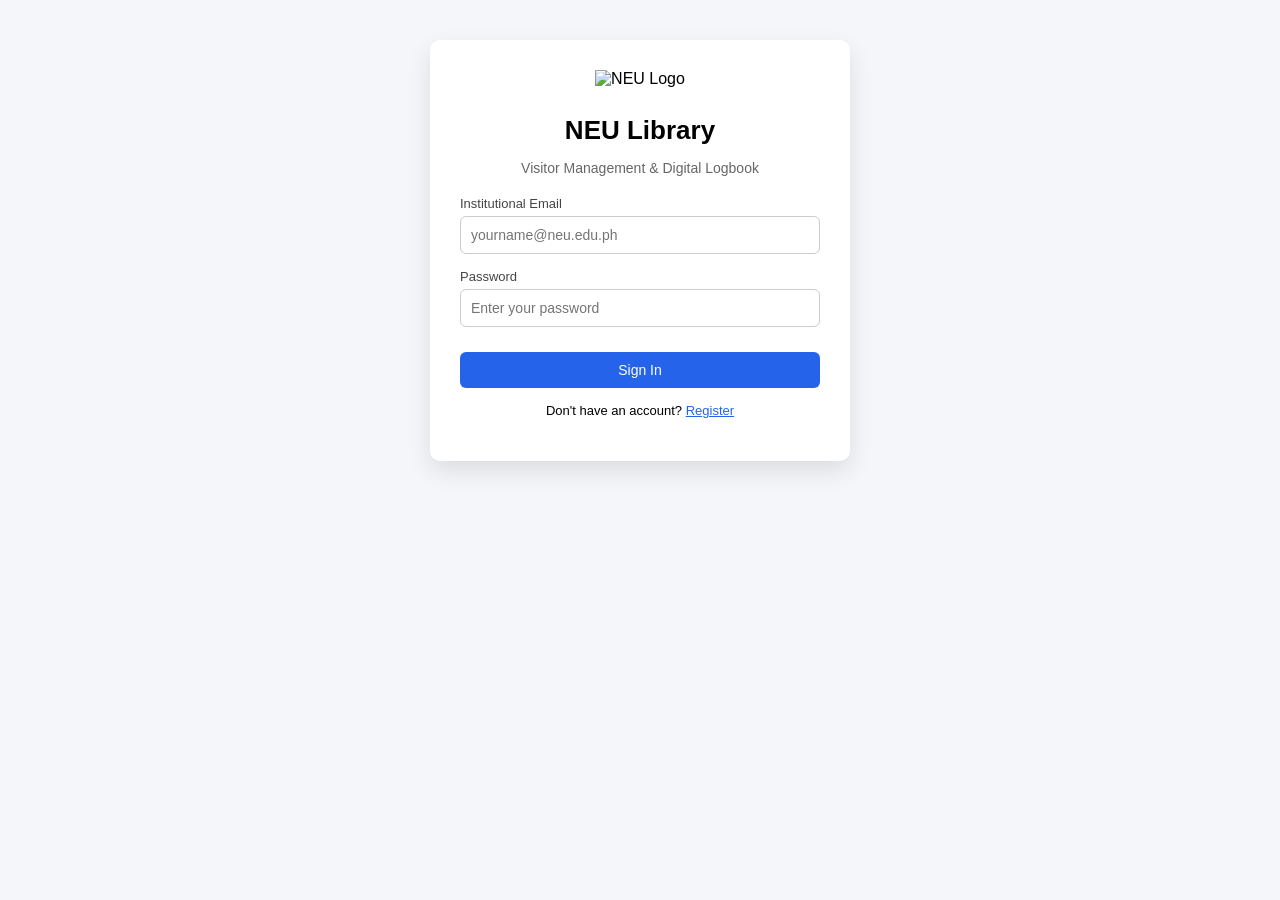
==== index.html @ 8abbc18b "Initial commit - NEU Library System" ====
<!DOCTYPE html>
<html lang="en">
<head>
<meta charset="UTF-8">
<meta name="viewport" content="width=device-width, initial-scale=1.0">
<title>NEU Library</title>
<link rel="stylesheet" href="expage.css">
</head>
<body>

<div class="container1" id="loginCard">
  <div class="card">
    <div class="card-header">
      <img src="https://upload.wikimedia.org/wikipedia/en/c/c6/New_Era_University.svg" 
           alt="NEU Logo" style="width:70px; margin-bottom:10px;">
      <h1 class="log">NEU Library</h1>
      <p class="subtitle">Visitor Management & Digital Logbook</p>
    </div>

    <div class="card-content">

      <!-- SIGN IN FORM -->
      <div id="signInForm">
        <div class="form-group">
          <label>Institutional Email</label>
          <input type="email" placeholder="yourname@neu.edu.ph" id="loginEmail">
        </div>
        <div class="form-group">
          <label>Password</label>
          <input type="password" placeholder="Enter your password" id="loginPassword">
        </div>
        <button type="button" onclick="handleLogin()">Sign In</button>
        <p style="text-align:center; font-size:13px; margin-top:15px;">
          Don't have an account? 
          <a href="#" onclick="toggleForm('register')" style="color:#2563eb;">Register</a>
        </p>
      </div>

      <!-- REGISTER FORM -->
      <div id="registerForm" style="display:none;">
        <div class="form-group">
          <label>Institutional Email</label>
          <input type="email" placeholder="yourname@neu.edu.ph" id="regEmail">
        </div>
        <div class="form-group">
          <label>Password</label>
          <input type="password" placeholder="Create a password" id="regPassword">
        </div>
        <div class="form-group">
          <label>Confirm Password</label>
          <input type="password" placeholder="Confirm your password" id="regConfirm">
        </div>
        <button type="button" onclick="handleRegister()">Register</button>
        <p style="text-align:center; font-size:13px; margin-top:15px;">
          Already have an account? 
          <a href="#" onclick="toggleForm('login')" style="color:#2563eb;">Sign In</a>
        </p>
      </div>

      <p id="errorMsg" style="color:red; font-size:13px; text-align:center; margin-top:10px; display:none;"></p>
      <p id="successMsg" style="color:green; font-size:13px; text-align:center; margin-top:10px; display:none;"></p>

    </div>
  </div>
</div>

<div class="container" id="visitForm" style="display:none">
  <h2>Library Check-In</h2>

  <label>Purpose of Visit</label>
  <select id="purpose" class="scrollable-select">
    <option>Study</option>
    <option>Research</option>
    <option>Borrow/Return Books</option>
    <option>Use Computer</option>
    <option>Student Lounge</option>
    <option>Printing</option>
  </select>

  <label>College</label>
  <select id="college">
    <option>College of Accountancy</option>
    <option>College of Agriculture</option>
    <option>College of Arts and Sciences</option>
    <option>College of Business Administration</option>
    <option>College of Communication</option>
    <option>College of Informatics and Computing Studies</option>
    <option>College of Criminology</option>
    <option>College of Education</option>
    <option>College of Engineering and Architecture</option>
    <option>College of Medical Technology</option>
    <option>College of Midwifery</option>
    <option>College of Music</option>
    <option>College of Nursing</option>
    <option>College of Physical Therapy</option>
    <option>College of Respiratory Therapy</option>
    <option>School of International Relations</option>
    <option>College of Law</option>
    <option>College of Medicine</option>
  </select>
  <button type="button" onclick="submitVisit()">Submit</button>

  <div class="success-message" id="successMessage" style="display:none">
    Welcome to NEU Library!
  </div>
</div>

<script type="module" src="expage.js"></script>
</body>
</html>
---- expage.css ----
body{
  font-family:Arial;
  background:#f4f6f9;
  margin:0;
  display:flex;
  flex-direction:column;
  align-items:center;
}

.container1{
  width:100%;
  max-width:420px;
  margin:40px auto;
}
.card{
  background:white;
  border-radius:10px;
  padding:30px;
  box-shadow:0 10px 25px rgba(0,0,0,0.1);
}
.card-header{
  text-align:center;
  margin-bottom:20px;
}
.log{
  font-size:26px;
  margin-bottom:5px;
}
.subtitle{
  color:#666;
  font-size:14px;
}
.form-group{
  margin-bottom:15px;
  display:flex;
  flex-direction:column;
}
label{
  font-size:13px;
  margin-bottom:5px;
  color:#444;
}
input{
  padding:10px;
  border:1px solid #ccc;
  border-radius:6px;
  font-size:14px;
}
input:focus{
  outline:none;
  border-color:#2563eb;
}
button{
  width:100%;
  padding:10px;
  background:#2563eb;
  border:none;
  color:white;
  font-size:14px;
  border-radius:6px;
  cursor:pointer;
  margin-top:10px;
}
button:hover{
  background:#1d4ed8;
}

.container{
  max-width:500px;
  background:#fff;
  border-top:5px solid #003366;
  padding:40px;
  text-align:left;
  margin:40px auto;
  border-radius:10px;
  box-shadow:0 5px 15px rgba(0,0,0,0.2);
}
select{
  width:100%;
  padding:10px;
  margin-top:10px;
  margin-bottom:15px;
}
.success-message{
  background:#28a745;
  color:white;
  padding:15px;
  border-radius:8px;
  margin-top:20px;
}
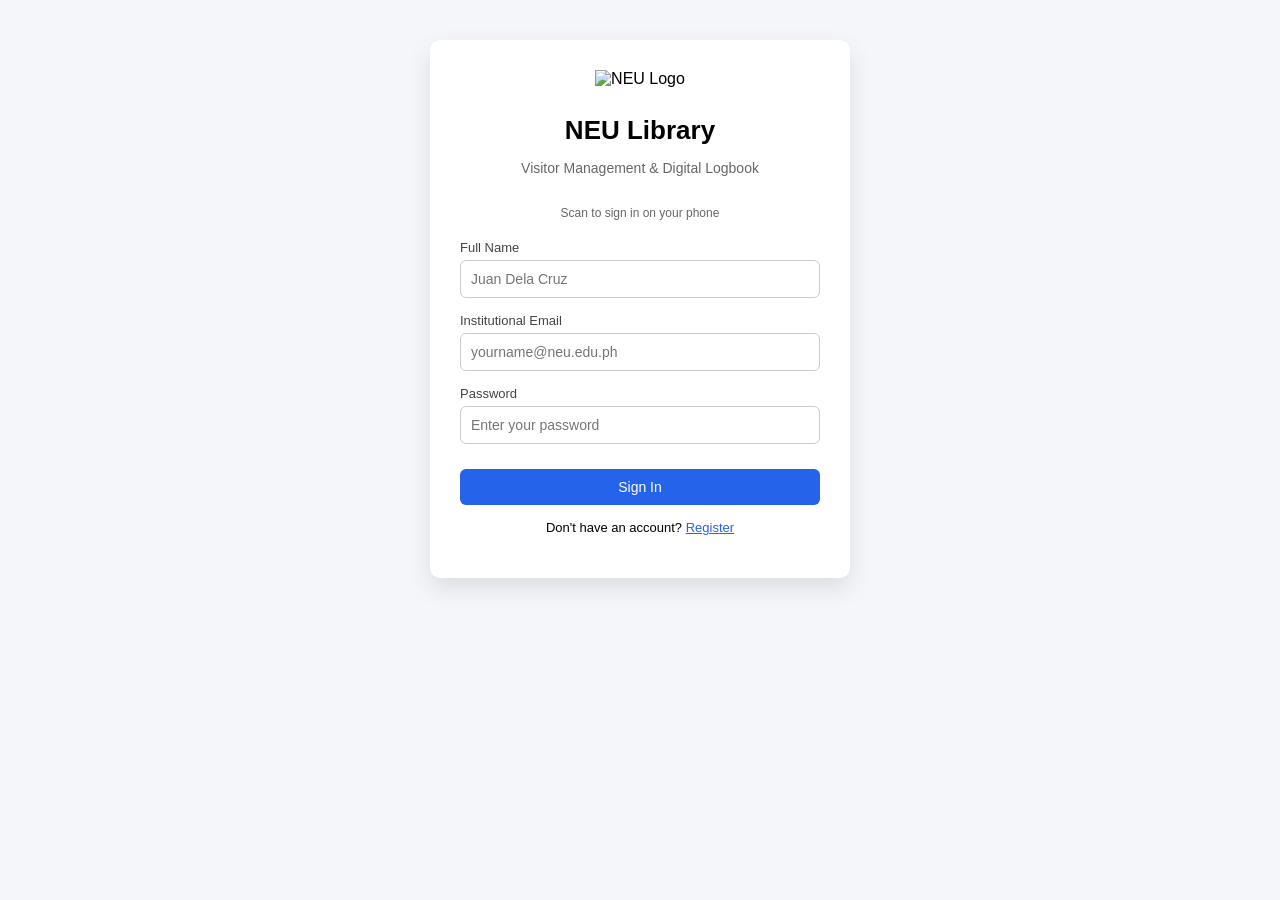
==== commit 7de9270a: "Update QR code URL to GitHub Pages" ====
--- a/index.html
+++ b/index.html
@@ -15,12 +15,15 @@
            alt="NEU Logo" style="width:70px; margin-bottom:10px;">
       <h1 class="log">NEU Library</h1>
       <p class="subtitle">Visitor Management & Digital Logbook</p>
+      <div id="qrcode" style="margin:15px auto; display:flex; justify-content:center;"></div>
+      <p style="text-align:center; font-size:12px; color:#666;">Scan to sign in on your phone</p>
     </div>
-
     <div class="card-content">
-
-      <!-- SIGN IN FORM -->
       <div id="signInForm">
+        <div class="form-group">
+          <label>Full Name</label>
+          <input type="text" placeholder="Juan Dela Cruz" id="loginName">
+        </div>
         <div class="form-group">
           <label>Institutional Email</label>
           <input type="email" placeholder="yourname@neu.edu.ph" id="loginEmail">
@@ -35,8 +38,6 @@
           <a href="#" onclick="toggleForm('register')" style="color:#2563eb;">Register</a>
         </p>
       </div>
-
-      <!-- REGISTER FORM -->
       <div id="registerForm" style="display:none;">
         <div class="form-group">
           <label>Institutional Email</label>
@@ -56,10 +57,8 @@
           <a href="#" onclick="toggleForm('login')" style="color:#2563eb;">Sign In</a>
         </p>
       </div>
-
       <p id="errorMsg" style="color:red; font-size:13px; text-align:center; margin-top:10px; display:none;"></p>
       <p id="successMsg" style="color:green; font-size:13px; text-align:center; margin-top:10px; display:none;"></p>
-
     </div>
   </div>
 </div>
@@ -68,17 +67,19 @@
   <h2>Library Check-In</h2>
 
   <label>Purpose of Visit</label>
-  <select id="purpose" class="scrollable-select">
+  <select id="purpose">
     <option>Study</option>
     <option>Research</option>
     <option>Borrow/Return Books</option>
     <option>Use Computer</option>
     <option>Student Lounge</option>
     <option>Printing</option>
+    <option>Panata</option>
   </select>
 
   <label>College</label>
-  <select id="college">
+  <select id="college" onchange="updateCourses()">
+    <option value="">-- Select College --</option>
     <option>College of Accountancy</option>
     <option>College of Agriculture</option>
     <option>College of Arts and Sciences</option>
@@ -98,6 +99,12 @@
     <option>College of Law</option>
     <option>College of Medicine</option>
   </select>
+
+  <label>Course/Program</label>
+  <select id="course">
+    <option value="">-- Select College First --</option>
+  </select>
+
   <button type="button" onclick="submitVisit()">Submit</button>
 
   <div class="success-message" id="successMessage" style="display:none">
@@ -105,6 +112,14 @@
   </div>
 </div>
 
+<script src="https://cdnjs.cloudflare.com/ajax/libs/qrcodejs/1.0.0/qrcode.min.js"></script>
+<script>
+new QRCode(document.getElementById("qrcode"), {
+    text: "https://neu-library-system-ffbc9.web.app/index.html",
+    width: 150,
+    height: 150
+});
+</script>
 <script type="module" src="expage.js"></script>
 </body>
 </html>
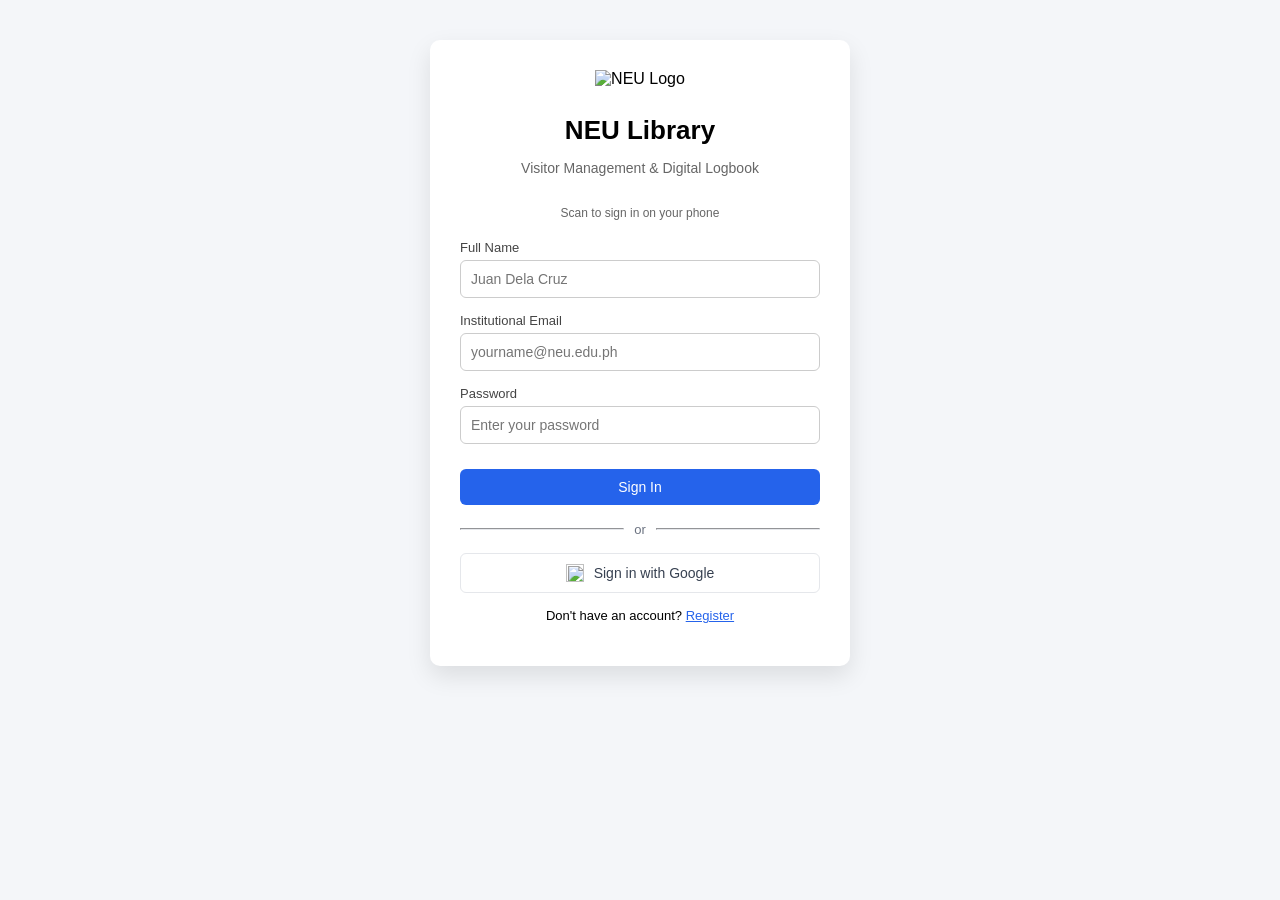
==== commit 98851901: "Add Google login, role selection, filters" ====
--- a/index.html
+++ b/index.html
@@ -33,11 +33,24 @@
           <input type="password" placeholder="Enter your password" id="loginPassword">
         </div>
         <button type="button" onclick="handleLogin()">Sign In</button>
+
+        <div style="display:flex; align-items:center; margin:15px 0;">
+          <hr style="flex:1; border-color:#e5e7eb;">
+          <span style="padding:0 10px; color:#6b7280; font-size:13px;">or</span>
+          <hr style="flex:1; border-color:#e5e7eb;">
+        </div>
+
+        <button type="button" onclick="handleGoogleLogin()" style="background:white; color:#374151; border:1px solid #e5e7eb; display:flex; align-items:center; justify-content:center; gap:10px;">
+          <img src="https://www.google.com/favicon.ico" style="width:18px; height:18px;">
+          Sign in with Google
+        </button>
+
         <p style="text-align:center; font-size:13px; margin-top:15px;">
           Don't have an account? 
           <a href="#" onclick="toggleForm('register')" style="color:#2563eb;">Register</a>
         </p>
       </div>
+
       <div id="registerForm" style="display:none;">
         <div class="form-group">
           <label>Institutional Email</label>
@@ -57,8 +70,29 @@
           <a href="#" onclick="toggleForm('login')" style="color:#2563eb;">Sign In</a>
         </p>
       </div>
+
       <p id="errorMsg" style="color:red; font-size:13px; text-align:center; margin-top:10px; display:none;"></p>
       <p id="successMsg" style="color:green; font-size:13px; text-align:center; margin-top:10px; display:none;"></p>
+    </div>
+  </div>
+</div>
+
+<!-- ROLE SELECTION -->
+<div class="container1" id="roleCard" style="display:none;">
+  <div class="card">
+    <div class="card-header">
+      <img src="https://upload.wikimedia.org/wikipedia/en/c/c6/New_Era_University.svg" 
+           alt="NEU Logo" style="width:70px; margin-bottom:10px;">
+      <h1 class="log">Welcome!</h1>
+      <p class="subtitle">How would you like to proceed?</p>
+    </div>
+    <div class="card-content">
+      <button type="button" onclick="proceedAsUser()" style="margin-bottom:10px;">
+        Enter as Visitor
+      </button>
+      <button type="button" onclick="proceedAsAdmin()" style="background:#1e3a6e;">
+        Enter as Admin
+      </button>
     </div>
   </div>
 </div>
@@ -77,33 +111,41 @@
     <option>Panata</option>
   </select>
 
-  <label>College</label>
-  <select id="college" onchange="updateCourses()">
-    <option value="">-- Select College --</option>
-    <option>College of Accountancy</option>
-    <option>College of Agriculture</option>
-    <option>College of Arts and Sciences</option>
-    <option>College of Business Administration</option>
-    <option>College of Communication</option>
-    <option>College of Informatics and Computing Studies</option>
-    <option>College of Criminology</option>
-    <option>College of Education</option>
-    <option>College of Engineering and Architecture</option>
-    <option>College of Medical Technology</option>
-    <option>College of Midwifery</option>
-    <option>College of Music</option>
-    <option>College of Nursing</option>
-    <option>College of Physical Therapy</option>
-    <option>College of Respiratory Therapy</option>
-    <option>School of International Relations</option>
-    <option>College of Law</option>
-    <option>College of Medicine</option>
+  <label>Visitor Type</label>
+  <select id="visitorType" onchange="updateVisitorType()">
+    <option value="student">Student</option>
+    <option value="employee">Employee (Teacher/Staff)</option>
   </select>
 
-  <label>Course/Program</label>
-  <select id="course">
-    <option value="">-- Select College First --</option>
-  </select>
+  <div id="studentFields">
+    <label>College</label>
+    <select id="college" onchange="updateCourses()">
+      <option value="">-- Select College --</option>
+      <option>College of Accountancy</option>
+      <option>College of Agriculture</option>
+      <option>College of Arts and Sciences</option>
+      <option>College of Business Administration</option>
+      <option>College of Communication</option>
+      <option>College of Informatics and Computing Studies</option>
+      <option>College of Criminology</option>
+      <option>College of Education</option>
+      <option>College of Engineering and Architecture</option>
+      <option>College of Medical Technology</option>
+      <option>College of Midwifery</option>
+      <option>College of Music</option>
+      <option>College of Nursing</option>
+      <option>College of Physical Therapy</option>
+      <option>College of Respiratory Therapy</option>
+      <option>School of International Relations</option>
+      <option>College of Law</option>
+      <option>College of Medicine</option>
+    </select>
+
+    <label>Course/Program</label>
+    <select id="course">
+      <option value="">-- Select College First --</option>
+    </select>
+  </div>
 
   <button type="button" onclick="submitVisit()">Submit</button>
 
@@ -115,7 +157,7 @@
 <script src="https://cdnjs.cloudflare.com/ajax/libs/qrcodejs/1.0.0/qrcode.min.js"></script>
 <script>
 new QRCode(document.getElementById("qrcode"), {
-    text: "https://neu-library-system-ffbc9.web.app/index.html",
+    text: "https://lyvene17.github.io/neu-library-system/index.html",
     width: 150,
     height: 150
 });
